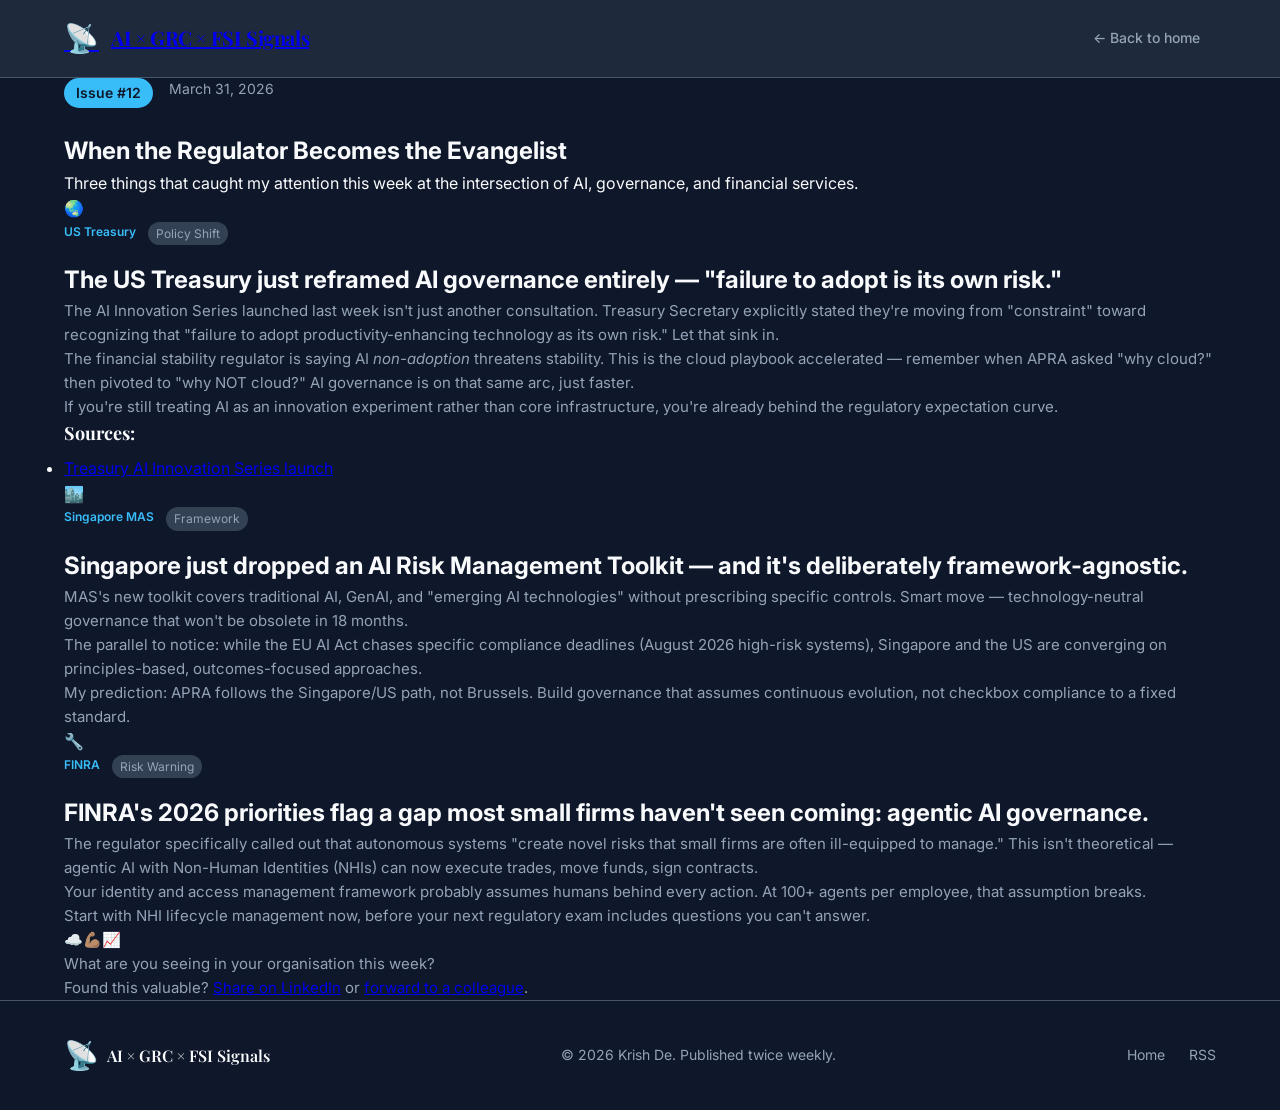
==== issues/2026-03-31.html @ a0c3f24d "Initial website deploy" ====
<!DOCTYPE html>
<html lang="en">
<head>
    <meta charset="UTF-8">
    <meta name="viewport" content="width=device-width, initial-scale=1.0">
    <title>Issue #12 — When the Regulator Becomes the Evangelist | AI × GRC × FSI Signals</title>
    <link rel="stylesheet" href="../styles.css">
    <link rel="preconnect" href="https://fonts.googleapis.com">
    <link rel="preconnect" href="https://fonts.gstatic.com" crossorigin>
    <link href="https://fonts.googleapis.com/css2?family=Inter:wght@300;400;500;600;700&family=Playfair+Display:wght@600;700&display=swap" rel="stylesheet">
</head>
<body>
    <header class="site-header">
        <div class="container">
            <a href="../index.html" class="brand">
                <span class="brand-icon">📡</span>
                <div class="brand-text">
                    <h1 class="brand-title">AI × GRC × FSI Signals</h1>
                </div>
            </a>
            <nav class="site-nav">
                <a href="../index.html" class="nav-link">← Back to home</a>
            </nav>
        </div>
    </header>

    <main>
        <article class="issue-full">
            <header class="issue-header">
                <div class="container">
                    <div class="issue-badge">
                        <span class="issue-number">Issue #12</span>
                        <span class="issue-date">March 31, 2026</span>
                    </div>
                    <h1 class="issue-title">When the Regulator Becomes the Evangelist</h1>
                    <p class="issue-summary">Three things that caught my attention this week at the intersection of AI, governance, and financial services.</p>
                </div>
            </header>

            <div class="issue-content">
                <div class="container">
                    
                    <section id="signal-1" class="signal-full">
                        <div class="signal-header">
                            <span class="signal-emoji">🌏</span>
                            <div class="signal-meta">
                                <span class="signal-source">US Treasury</span>
                                <span class="signal-type">Policy Shift</span>
                            </div>
                        </div>
                        <h2>The US Treasury just reframed AI governance entirely — "failure to adopt is its own risk."</h2>
                        
                        <p>The AI Innovation Series launched last week isn't just another consultation. Treasury Secretary explicitly stated they're moving from "constraint" toward recognizing that "failure to adopt productivity-enhancing technology as its own risk." Let that sink in.</p>
                        
                        <p>The financial stability regulator is saying AI <em>non-adoption</em> threatens stability. This is the cloud playbook accelerated — remember when APRA asked "why cloud?" then pivoted to "why NOT cloud?" AI governance is on that same arc, just faster.</p>
                        
                        <p>If you're still treating AI as an innovation experiment rather than core infrastructure, you're already behind the regulatory expectation curve.</p>

                        <div class="signal-sources">
                            <h4>Sources:</h4>
                            <ul>
                                <li><a href="https://home.treasury.gov/news/press-releases/sb0421">Treasury AI Innovation Series launch</a></li>
                            </ul>
                        </div>
                    </section>

                    <section id="signal-2" class="signal-full">
                        <div class="signal-header">
                            <span class="signal-emoji">🏙️</span>
                            <div class="signal-meta">
                                <span class="signal-source">Singapore MAS</span>
                                <span class="signal-type">Framework</span>
                            </div>
                        </div>
                        <h2>Singapore just dropped an AI Risk Management Toolkit — and it's deliberately framework-agnostic.</h2>
                        
                        <p>MAS's new toolkit covers traditional AI, GenAI, and "emerging AI technologies" without prescribing specific controls. Smart move — technology-neutral governance that won't be obsolete in 18 months.</p>
                        
                        <p>The parallel to notice: while the EU AI Act chases specific compliance deadlines (August 2026 high-risk systems), Singapore and the US are converging on principles-based, outcomes-focused approaches.</p>
                        
                        <p>My prediction: APRA follows the Singapore/US path, not Brussels. Build governance that assumes continuous evolution, not checkbox compliance to a fixed standard.</p>
                    </section>

                    <section id="signal-3" class="signal-full">
                        <div class="signal-header">
                            <span class="signal-emoji">🔧</span>
                            <div class="signal-meta">
                                <span class="signal-source">FINRA</span>
                                <span class="signal-type">Risk Warning</span>
                            </div>
                        </div>
                        <h2>FINRA's 2026 priorities flag a gap most small firms haven't seen coming: agentic AI governance.</h2>
                        
                        <p>The regulator specifically called out that autonomous systems "create novel risks that small firms are often ill-equipped to manage." This isn't theoretical — agentic AI with Non-Human Identities (NHIs) can now execute trades, move funds, sign contracts.</p>
                        
                        <p>Your identity and access management framework probably assumes humans behind every action. At 100+ agents per employee, that assumption breaks.</p>
                        
                        <p>Start with NHI lifecycle management now, before your next regulatory exam includes questions you can't answer.</p>
                    </section>

                    <div class="issue-close">
                        <p class="close-emoji">☁️💪🏽📈</p>
                        <p class="close-question">What are you seeing in your organisation this week?</p>
                    </div>

                    <div class="issue-share">
                        <p>Found this valuable? <a href="#">Share on LinkedIn</a> or <a href="#">forward to a colleague</a>.</p>
                    </div>
                </div>
            </div>
        </article>
    </main>

    <footer class="site-footer">
        <div class="container">
            <div class="footer-content">
                <div class="footer-brand">
                    <span class="brand-icon">📡</span>
                    <span class="footer-title">AI × GRC × FSI Signals</span>
                </div>
                <p class="footer-text">© 2026 Krish De. Published twice weekly.</p>
                <div class="footer-links">
                    <a href="../index.html">Home</a>
                    <a href="../feed.xml">RSS</a>
                </div>
            </div>
        </div>
    </footer>
</body>
</html>
---- styles.css ----
/* ===== CSS Variables ===== */
:root {
    --color-bg: #0f172a;
    --color-bg-elevated: #1e293b;
    --color-bg-card: #334155;
    --color-text: #f8fafc;
    --color-text-muted: #94a3b8;
    --color-accent: #38bdf8;
    --color-accent-hover: #0ea5e9;
    --color-border: #475569;
    --font-sans: 'Inter', -apple-system, BlinkMacSystemFont, sans-serif;
    --font-serif: 'Playfair Display', Georgia, serif;
    --radius: 8px;
    --shadow: 0 4px 6px -1px rgba(0, 0, 0, 0.3);
    --shadow-lg: 0 10px 15px -3px rgba(0, 0, 0, 0.4);
}

/* ===== Reset ===== */
*, *::before, *::after {
    box-sizing: border-box;
    margin: 0;
    padding: 0;
}

html {
    scroll-behavior: smooth;
}

body {
    font-family: var(--font-sans);
    background: var(--color-bg);
    color: var(--color-text);
    line-height: 1.6;
    min-height: 100vh;
}

.container {
    max-width: 1200px;
    margin: 0 auto;
    padding: 0 1.5rem;
}

/* ===== Header ===== */
.site-header {
    background: var(--color-bg-elevated);
    border-bottom: 1px solid var(--color-border);
    padding: 1rem 0;
    position: sticky;
    top: 0;
    z-index: 100;
}

.site-header .container {
    display: flex;
    align-items: center;
    justify-content: space-between;
}

.brand {
    display: flex;
    align-items: center;
    gap: 0.75rem;
}

.brand-icon {
    font-size: 1.75rem;
}

.brand-title {
    font-family: var(--font-serif);
    font-size: 1.25rem;
    font-weight: 700;
    letter-spacing: -0.02em;
}

.brand-tagline {
    font-size: 0.75rem;
    color: var(--color-text-muted);
    max-width: 300px;
    line-height: 1.4;
}

.site-nav {
    display: flex;
    gap: 0.5rem;
}

.nav-link {
    color: var(--color-text-muted);
    text-decoration: none;
    padding: 0.5rem 1rem;
    border-radius: var(--radius);
    font-size: 0.875rem;
    font-weight: 500;
    transition: all 0.2s;
}

.nav-link:hover {
    color: var(--color-text);
    background: var(--color-bg-card);
}

.nav-link.active {
    color: var(--color-accent);
    background: rgba(56, 189, 248, 0.1);
}

.nav-cta {
    background: var(--color-accent);
    color: var(--color-bg);
}

.nav-cta:hover {
    background: var(--color-accent-hover);
    color: var(--color-bg);
}

/* ===== Hero ===== */
.hero {
    padding: 4rem 0 3rem;
    background: linear-gradient(135deg, var(--color-bg) 0%, var(--color-bg-elevated) 100%);
    text-align: center;
}

.issue-badge {
    display: inline-flex;
    gap: 1rem;
    margin-bottom: 1.5rem;
    font-size: 0.875rem;
}

.issue-number {
    background: var(--color-accent);
    color: var(--color-bg);
    padding: 0.25rem 0.75rem;
    border-radius: 9999px;
    font-weight: 600;
}

.issue-date {
    color: var(--color-text-muted);
}

.hero-title {
    font-family: var(--font-serif);
    font-size: 3rem;
    font-weight: 700;
    line-height: 1.1;
    margin-bottom: 1.5rem;
    background: linear-gradient(135deg, var(--color-text) 0%, var(--color-accent) 100%);
    -webkit-background-clip: text;
    -webkit-text-fill-color: transparent;
    background-clip: text;
}

.hero-summary {
    font-size: 1.25rem;
    color: var(--color-text-muted);
    max-width: 700px;
    margin: 0 auto 2rem;
}

/* ===== Buttons ===== */
.btn {
    display: inline-flex;
    align-items: center;
    gap: 0.5rem;
    padding: 0.875rem 1.5rem;
    border-radius: var(--radius);
    font-weight: 600;
    text-decoration: none;
    transition: all 0.2s;
    border: none;
    cursor: pointer;
    font-size: 1rem;
}

.btn-primary {
    background: var(--color-accent);
    color: var(--color-bg);
}

.btn-primary:hover {
    background: var(--color-accent-hover);
    transform: translateY(-2px);
}

/* ===== Signal Grid ===== */
.signal-grid {
    padding: 4rem 0;
}

.section-title {
    font-family: var(--font-serif);
    font-size: 1.75rem;
    margin-bottom: 2rem;
}

.signals {
    display: grid;
    grid-template-columns: repeat(auto-fit, minmax(320px, 1fr));
    gap: 1.5rem;
}

.signal-card {
    background: var(--color-bg-elevated);
    border: 1px solid var(--color-border);
    border-radius: var(--radius);
    padding: 1.5rem;
    transition: all 0.3s;
}

.signal-card:hover {
    transform: translateY(-4px);
    box-shadow: var(--shadow-lg);
    border-color: var(--color-accent);
}

.signal-meta {
    display: flex;
    gap: 0.75rem;
    margin-bottom: 1rem;
}

.signal-source {
    font-size: 0.75rem;
    font-weight: 600;
    color: var(--color-accent);
}

.signal-type {
    font-size: 0.75rem;
    background: var(--color-bg-card);
    color: var(--color-text-muted);
    padding: 0.125rem 0.5rem;
    border-radius: 9999px;
}

.signal-title {
    font-family: var(--font-serif);
    font-size: 1.25rem;
    margin-bottom: 0.75rem;
    line-height: 1.3;
}

.signal-preview {
    color: var(--color-text-muted);
    font-size: 0.9375rem;
    margin-bottom: 1rem;
}

.signal-link {
    color: var(--color-accent);
    text-decoration: none;
    font-weight: 500;
    font-size: 0.875rem;
}

.signal-link:hover {
    text-decoration: underline;
}

/* ===== Archive Preview ===== */
.archive-preview {
    padding: 4rem 0;
    background: var(--color-bg-elevated);
    border-top: 1px solid var(--color-border);
    border-bottom: 1px solid var(--color-border);
}

.section-header {
    display: flex;
    justify-content: space-between;
    align-items: center;
    margin-bottom: 2rem;
}

.link-all {
    color: var(--color-accent);
    text-decoration: none;
    font-weight: 500;
}

.link-all:hover {
    text-decoration: underline;
}

.issue-list {
    display: flex;
    flex-direction: column;
    gap: 1.5rem;
}

.issue-item {
    display: flex;
    gap: 1.5rem;
    padding: 1.5rem;
    background: var(--color-bg);
    border-radius: var(--radius);
    border: 1px solid var(--color-border);
    transition: all 0.2s;
}

.issue-item:hover {
    border-color: var(--color-accent);
}

.issue-date-compact {
    font-size: 0.875rem;
    font-weight: 600;
    color: var(--color-accent);
    white-space: nowrap;
    min-width: 60px;
}

.issue-content h4 {
    font-family: var(--font-serif);
    font-size: 1.125rem;
    margin-bottom: 0.5rem;
}

.issue-content h4 a {
    color: var(--color-text);
    text-decoration: none;
}

.issue-content h4 a:hover {
    color: var(--color-accent);
}

.issue-content p {
    color: var(--color-text-muted);
    font-size: 0.9375rem;
}

/* ===== About ===== */
.about {
    padding: 4rem 0;
}

.about-grid {
    display: grid;
    grid-template-columns: 1fr 1fr;
    gap: 3rem;
    align-items: start;
}

.about-content p {
    margin-bottom: 1rem;
    color: var(--color-text-muted);
}

.about-list {
    list-style: none;
    margin-top: 1rem;
}

.about-list li {
    padding: 0.5rem 0;
    padding-left: 1.5rem;
    position: relative;
}

.about-list li::before {
    content: "→";
    position: absolute;
    left: 0;
    color: var(--color-accent);
}

.author-card {
    background: var(--color-bg-elevated);
    border: 1px solid var(--color-border);
    border-radius: var(--radius);
    padding: 2rem;
}

.author-avatar {
    width: 80px;
    height: 80px;
    background: linear-gradient(135deg, var(--color-accent) 0%, var(--color-accent-hover) 100%);
    border-radius: 50%;
    display: flex;
    align-items: center;
    justify-content: center;
    font-size: 1.75rem;
    font-weight: 700;
    color: var(--color-bg);
    margin-bottom: 1.5rem;
}

.author-name {
    font-family: var(--font-serif);
    font-size: 1.25rem;
    margin-bottom: 0.25rem;
}

.author-title {
    color: var(--color-accent);
    font-size: 0.875rem;
    font-weight: 500;
    margin-bottom: 1rem;
}

.author-bio {
    color: var(--color-text-muted);
    font-size: 0.9375rem;
    margin-bottom: 1.5rem;
}

.author-links {
    display: flex;
    gap: 1rem;
}

.social-link {
    color: var(--color-text-muted);
    text-decoration: none;
    font-size: 0.875rem;
    font-weight: 500;
}

.social-link:hover {
    color: var(--color-accent);
}

/* ===== Subscribe ===== */
.subscribe {
    padding: 4rem 0;
    background: var(--color-bg-elevated);
    border-top: 1px solid var(--color-border);
}

.subscribe-box {
    max-width: 600px;
    margin: 0 auto;
    text-align: center;
}

.subscribe-title {
    font-family: var(--font-serif);
    font-size: 1.75rem;
    margin-bottom: 0.75rem;
}

.subscribe-text {
    color: var(--color-text-muted);
    margin-bottom: 1.5rem;
}

.subscribe-form {
    display: flex;
    gap: 0.75rem;
    margin-bottom: 1rem;
}

.subscribe-input {
    flex: 1;
    padding: 0.875rem 1rem;
    background: var(--color-bg);
    border: 1px solid var(--color-border);
    border-radius: var(--radius);
    color: var(--color-text);
    font-size: 1rem;
}

.subscribe-input::placeholder {
    color: var(--color-text-muted);
}

.subscribe-input:focus {
    outline: none;
    border-color: var(--color-accent);
}

.subscribe-note {
    color: var(--color-text-muted);
    font-size: 0.875rem;
}

.subscribe-note a {
    color: var(--color-accent);
    text-decoration: none;
}

/* ===== Footer ===== */
.site-footer {
    padding: 2rem 0;
    background: var(--color-bg);
    border-top: 1px solid var(--color-border);
}

.footer-content {
    display: flex;
    align-items: center;
    justify-content: space-between;
    flex-wrap: wrap;
    gap: 1rem;
}

.footer-brand {
    display: flex;
    align-items: center;
    gap: 0.5rem;
}

.footer-title {
    font-family: var(--font-serif);
    font-weight: 600;
}

.footer-text {
    color: var(--color-text-muted);
    font-size: 0.875rem;
}

.footer-links {
    display: flex;
    gap: 1.5rem;
}

.footer-links a {
    color: var(--color-text-muted);
    text-decoration: none;
    font-size: 0.875rem;
}

.footer-links a:hover {
    color: var(--color-accent);
}

/* ===== Responsive ===== */
@media (max-width: 768px) {
    .site-header .container {
        flex-direction: column;
        gap: 1rem;
    }

    .site-nav {
        flex-wrap: wrap;
        justify-content: center;
    }

    .hero-title {
        font-size: 2rem;
    }

    .about-grid {
        grid-template-columns: 1fr;
    }

    .subscribe-form {
        flex-direction: column;
    }

    .footer-content {
        flex-direction: column;
        text-align: center;
    }
}
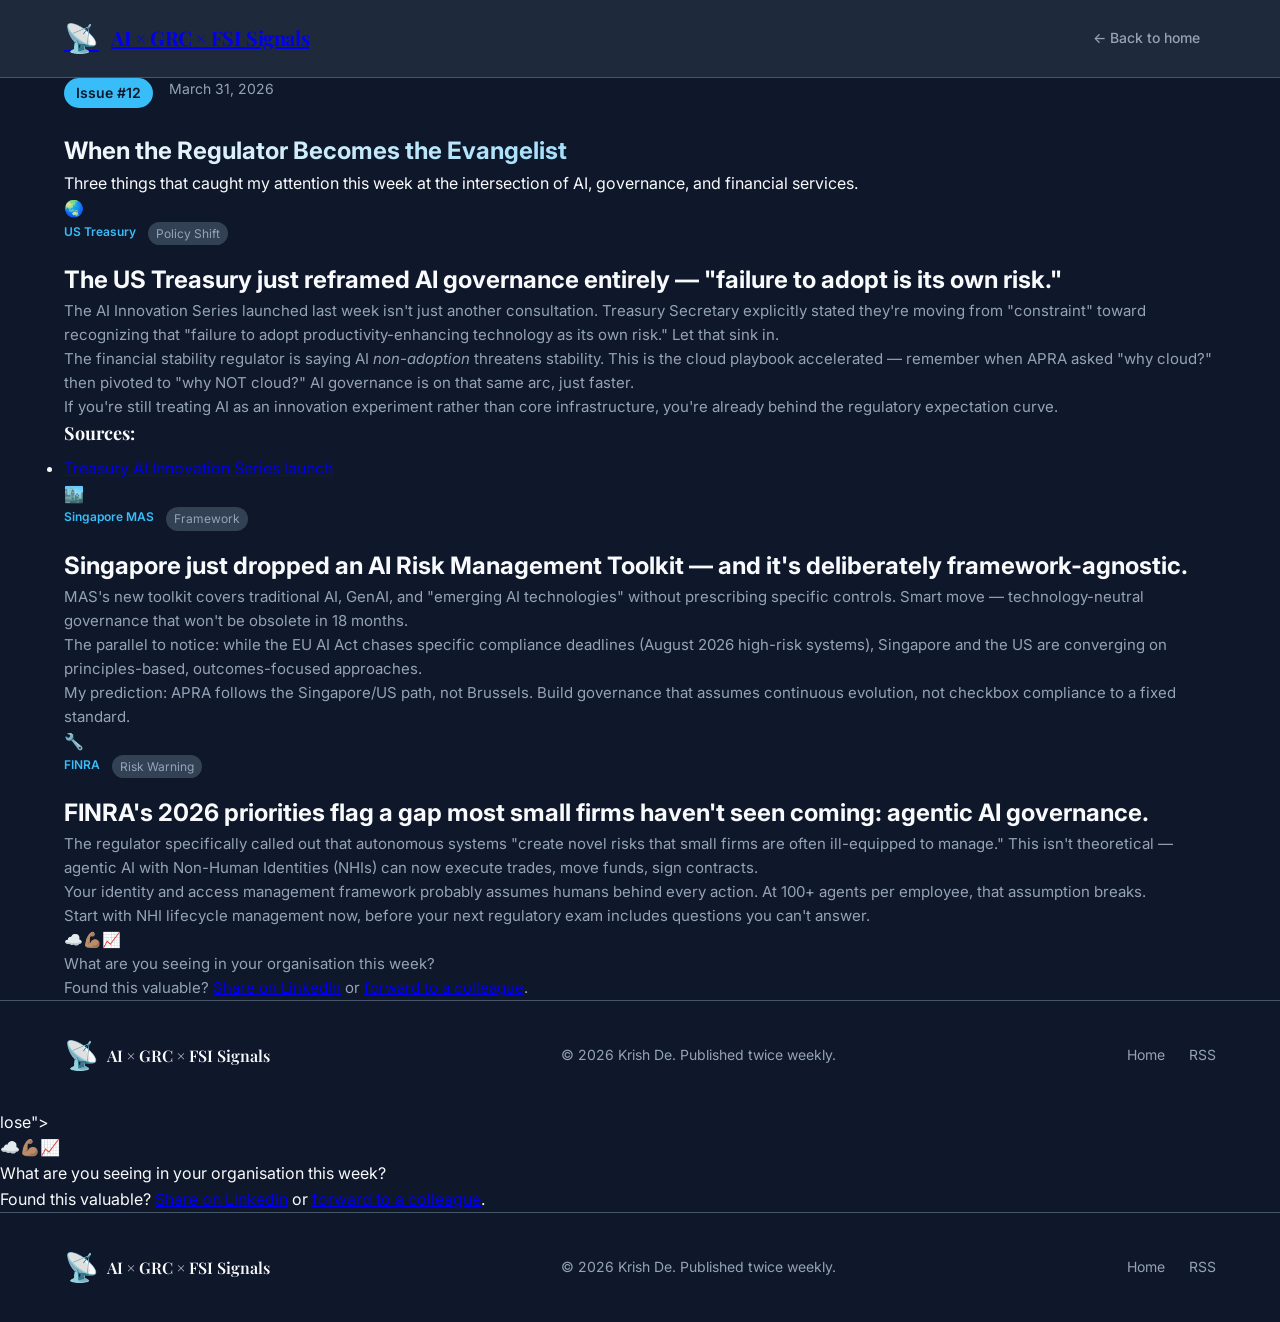
==== commit deea6837: "Fix issue page title color and add sources section" ====
--- a/issues/2026-03-31.html
+++ b/issues/2026-03-31.html
@@ -32,7 +32,7 @@
                         <span class="issue-number">Issue #12</span>
                         <span class="issue-date">March 31, 2026</span>
                     </div>
-                    <h1 class="issue-title">When the Regulator Becomes the Evangelist</h1>
+                    <h1 class="issue-title gradient-title">When the Regulator Becomes the Evangelist</h1>
                     <p class="issue-summary">Three things that caught my attention this week at the intersection of AI, governance, and financial services.</p>
                 </div>
             </header>
@@ -128,3 +128,33 @@
     </footer>
 </body>
 </html>
+lose">
+                        <p class="close-emoji">☁️💪🏽📈</p>
+                        <p class="close-question">What are you seeing in your organisation this week?</p>
+                    </div>
+
+                    <div class="issue-share">
+                        <p>Found this valuable? <a href="#">Share on LinkedIn</a> or <a href="#">forward to a colleague</a>.</p>
+                    </div>
+                </div>
+            </div>
+        </article>
+    </main>
+
+    <footer class="site-footer">
+        <div class="container">
+            <div class="footer-content">
+                <div class="footer-brand">
+                    <span class="brand-icon">📡</span>
+                    <span class="footer-title">AI × GRC × FSI Signals</span>
+                </div>
+                <p class="footer-text">© 2026 Krish De. Published twice weekly.</p>
+                <div class="footer-links">
+                    <a href="../index.html">Home</a>
+                    <a href="../feed.xml">RSS</a>
+                </div>
+            </div>
+        </div>
+    </footer>
+</body>
+</html>
--- a/styles.css
+++ b/styles.css
@@ -529,6 +529,65 @@
     color: var(--color-accent);
 }
 
+/* ===== Issue Page Styles ===== */
+.gradient-title {
+    background: linear-gradient(135deg, var(--color-text) 0%, var(--color-accent) 100%);
+    -webkit-background-clip: text;
+    -webkit-text-fill-color: transparent;
+    background-clip: text;
+}
+
+.signal-title-main {
+    color: var(--color-text);
+}
+
+.issue-sources-section {
+    background: var(--color-bg-elevated);
+    border: 1px solid var(--color-border);
+    border-radius: var(--radius);
+    padding: 2rem;
+    margin: 3rem 0;
+}
+
+.sources-title {
+    font-family: var(--font-serif);
+    font-size: 1.25rem;
+    margin-bottom: 1.5rem;
+    color: var(--color-text);
+}
+
+.sources-list {
+    display: flex;
+    flex-direction: column;
+    gap: 1rem;
+}
+
+.source-item {
+    display: flex;
+    align-items: flex-start;
+    gap: 0.75rem;
+}
+
+.source-emoji {
+    font-size: 1.25rem;
+    line-height: 1.5;
+}
+
+.source-link {
+    color: var(--color-accent);
+    text-decoration: none;
+    font-weight: 500;
+}
+
+.source-link:hover {
+    text-decoration: underline;
+}
+
+.source-placeholder {
+    color: var(--color-text-muted);
+    font-style: italic;
+}
+
 /* ===== Responsive ===== */
 @media (max-width: 768px) {
     .site-header .container {
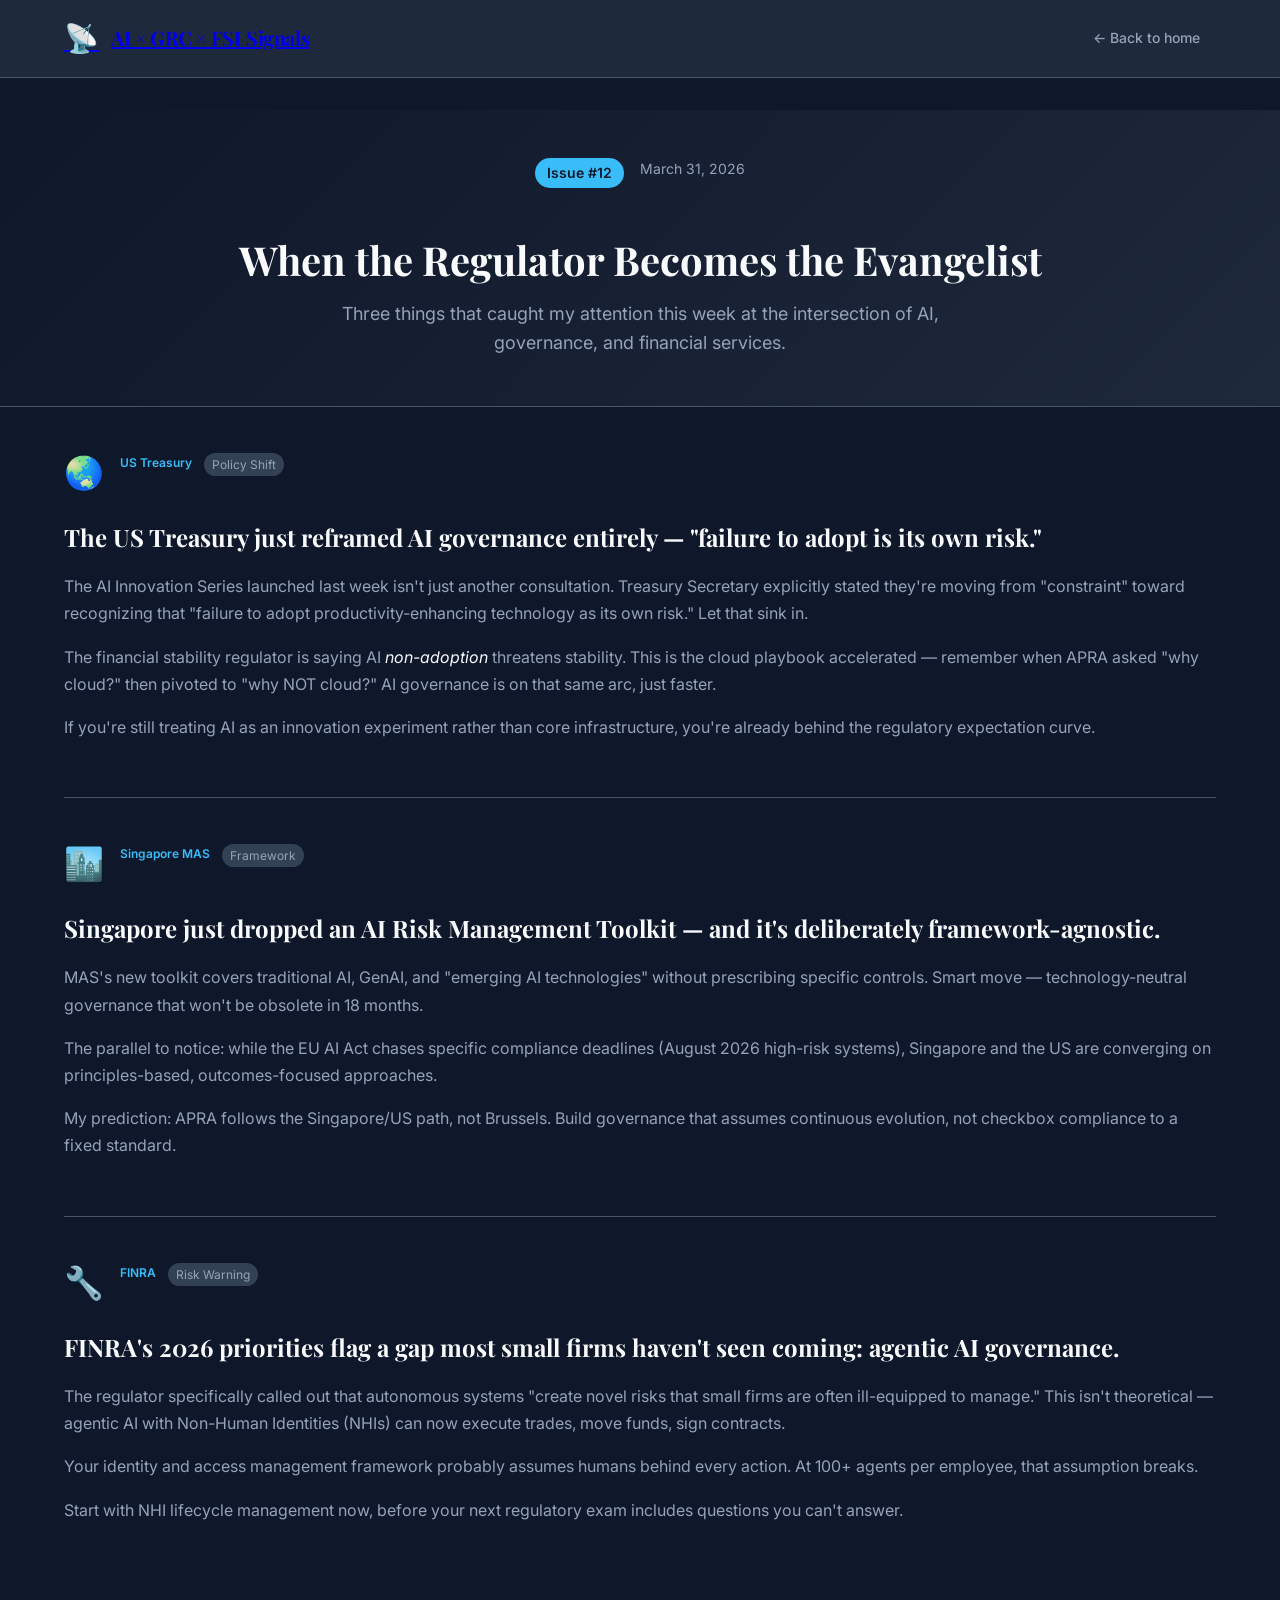
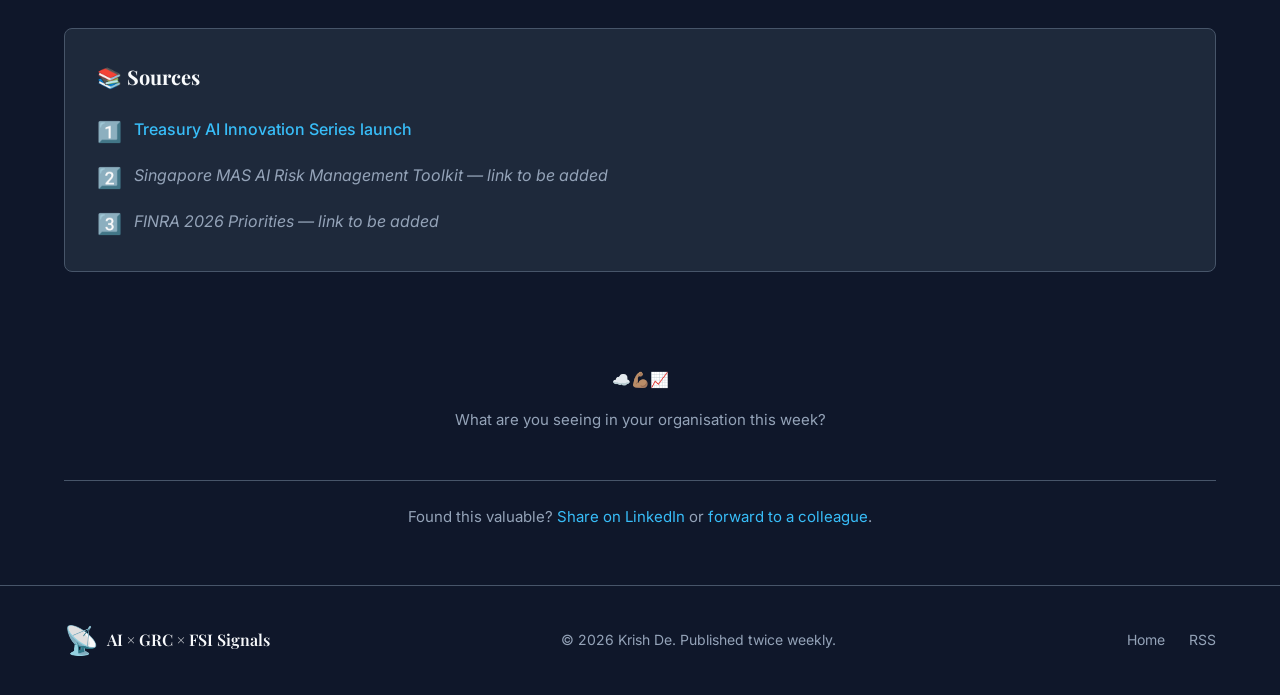
==== commit ed1c6a2a: "Fix issue page: clean title color and emoji sources section" ====
--- a/issues/2026-03-31.html
+++ b/issues/2026-03-31.html
@@ -32,7 +32,7 @@
                         <span class="issue-number">Issue #12</span>
                         <span class="issue-date">March 31, 2026</span>
                     </div>
-                    <h1 class="issue-title gradient-title">When the Regulator Becomes the Evangelist</h1>
+                    <h1 class="issue-title">When the Regulator Becomes the Evangelist</h1>
                     <p class="issue-summary">Three things that caught my attention this week at the intersection of AI, governance, and financial services.</p>
                 </div>
             </header>
@@ -48,20 +48,13 @@
                                 <span class="signal-type">Policy Shift</span>
                             </div>
                         </div>
-                        <h2>The US Treasury just reframed AI governance entirely — "failure to adopt is its own risk."</h2>
+                        <h2 class="signal-headline">The US Treasury just reframed AI governance entirely — "failure to adopt is its own risk."</h2>
                         
                         <p>The AI Innovation Series launched last week isn't just another consultation. Treasury Secretary explicitly stated they're moving from "constraint" toward recognizing that "failure to adopt productivity-enhancing technology as its own risk." Let that sink in.</p>
                         
                         <p>The financial stability regulator is saying AI <em>non-adoption</em> threatens stability. This is the cloud playbook accelerated — remember when APRA asked "why cloud?" then pivoted to "why NOT cloud?" AI governance is on that same arc, just faster.</p>
                         
                         <p>If you're still treating AI as an innovation experiment rather than core infrastructure, you're already behind the regulatory expectation curve.</p>
-
-                        <div class="signal-sources">
-                            <h4>Sources:</h4>
-                            <ul>
-                                <li><a href="https://home.treasury.gov/news/press-releases/sb0421">Treasury AI Innovation Series launch</a></li>
-                            </ul>
-                        </div>
                     </section>
 
                     <section id="signal-2" class="signal-full">
@@ -72,7 +65,7 @@
                                 <span class="signal-type">Framework</span>
                             </div>
                         </div>
-                        <h2>Singapore just dropped an AI Risk Management Toolkit — and it's deliberately framework-agnostic.</h2>
+                        <h2 class="signal-headline">Singapore just dropped an AI Risk Management Toolkit — and it's deliberately framework-agnostic.</h2>
                         
                         <p>MAS's new toolkit covers traditional AI, GenAI, and "emerging AI technologies" without prescribing specific controls. Smart move — technology-neutral governance that won't be obsolete in 18 months.</p>
                         
@@ -89,7 +82,7 @@
                                 <span class="signal-type">Risk Warning</span>
                             </div>
                         </div>
-                        <h2>FINRA's 2026 priorities flag a gap most small firms haven't seen coming: agentic AI governance.</h2>
+                        <h2 class="signal-headline">FINRA's 2026 priorities flag a gap most small firms haven't seen coming: agentic AI governance.</h2>
                         
                         <p>The regulator specifically called out that autonomous systems "create novel risks that small firms are often ill-equipped to manage." This isn't theoretical — agentic AI with Non-Human Identities (NHIs) can now execute trades, move funds, sign contracts.</p>
                         
@@ -97,6 +90,24 @@
                         
                         <p>Start with NHI lifecycle management now, before your next regulatory exam includes questions you can't answer.</p>
                     </section>
+
+                    <div class="issue-sources-section">
+                        <h3 class="sources-title">📚 Sources</h3>
+                        <div class="sources-list">
+                            <div class="source-item">
+                                <span class="source-emoji">1️⃣</span>
+                                <a href="https://home.treasury.gov/news/press-releases/sb0421" class="source-link">Treasury AI Innovation Series launch</a>
+                            </div>
+                            <div class="source-item">
+                                <span class="source-emoji">2️⃣</span>
+                                <span class="source-placeholder">Singapore MAS AI Risk Management Toolkit — link to be added</span>
+                            </div>
+                            <div class="source-item">
+                                <span class="source-emoji">3️⃣</span>
+                                <span class="source-placeholder">FINRA 2026 Priorities — link to be added</span>
+                            </div>
+                        </div>
+                    </div>
 
                     <div class="issue-close">
                         <p class="close-emoji">☁️💪🏽📈</p>
@@ -128,33 +139,3 @@
     </footer>
 </body>
 </html>
-lose">
-                        <p class="close-emoji">☁️💪🏽📈</p>
-                        <p class="close-question">What are you seeing in your organisation this week?</p>
-                    </div>
-
-                    <div class="issue-share">
-                        <p>Found this valuable? <a href="#">Share on LinkedIn</a> or <a href="#">forward to a colleague</a>.</p>
-                    </div>
-                </div>
-            </div>
-        </article>
-    </main>
-
-    <footer class="site-footer">
-        <div class="container">
-            <div class="footer-content">
-                <div class="footer-brand">
-                    <span class="brand-icon">📡</span>
-                    <span class="footer-title">AI × GRC × FSI Signals</span>
-                </div>
-                <p class="footer-text">© 2026 Krish De. Published twice weekly.</p>
-                <div class="footer-links">
-                    <a href="../index.html">Home</a>
-                    <a href="../feed.xml">RSS</a>
-                </div>
-            </div>
-        </div>
-    </footer>
-</body>
-</html>
--- a/styles.css
+++ b/styles.css
@@ -530,14 +530,75 @@
 }
 
 /* ===== Issue Page Styles ===== */
-.gradient-title {
-    background: linear-gradient(135deg, var(--color-text) 0%, var(--color-accent) 100%);
-    -webkit-background-clip: text;
-    -webkit-text-fill-color: transparent;
-    background-clip: text;
-}
-
-.signal-title-main {
+.issue-full {
+    padding: 2rem 0;
+}
+
+.issue-header {
+    text-align: center;
+    padding: 3rem 0;
+    background: linear-gradient(135deg, var(--color-bg) 0%, var(--color-bg-elevated) 100%);
+    border-bottom: 1px solid var(--color-border);
+}
+
+.issue-title {
+    font-family: var(--font-serif);
+    font-size: 2.5rem;
+    font-weight: 700;
+    line-height: 1.2;
+    margin: 1.5rem 0 1rem;
+    color: var(--color-text) !important;
+}
+
+.issue-summary {
+    font-size: 1.125rem;
+    color: var(--color-text-muted);
+    max-width: 700px;
+    margin: 0 auto;
+}
+
+.signal-full {
+    padding: 2.5rem 0;
+    border-bottom: 1px solid var(--color-border);
+}
+
+.signal-full:last-of-type {
+    border-bottom: none;
+}
+
+.signal-header {
+    display: flex;
+    align-items: center;
+    gap: 1rem;
+    margin-bottom: 1.5rem;
+}
+
+.signal-emoji {
+    font-size: 2rem;
+}
+
+.signal-meta {
+    display: flex;
+    gap: 0.75rem;
+}
+
+.signal-headline {
+    font-family: var(--font-serif);
+    font-size: 1.5rem;
+    line-height: 1.3;
+    margin-bottom: 1.25rem;
+    color: var(--color-text);
+}
+
+.signal-full p {
+    color: var(--color-text-muted);
+    margin-bottom: 1rem;
+    font-size: 1rem;
+    line-height: 1.7;
+}
+
+.signal-full p strong,
+.signal-full p em {
     color: var(--color-text);
 }
 
@@ -571,6 +632,96 @@
 .source-emoji {
     font-size: 1.25rem;
     line-height: 1.5;
+    flex-shrink: 0;
+}
+
+.source-link {
+    color: var(--color-accent);
+    text-decoration: none;
+    font-weight: 500;
+}
+
+.source-link:hover {
+    text-decoration: underline;
+}
+
+.source-placeholder {
+    color: var(--color-text-muted);
+    font-style: italic;
+}
+
+.issue-close {
+    text-align: center;
+    padding: 3rem 0;
+}
+
+.close-emoji {
+    font-size: 2rem;
+    margin-bottom: 1rem;
+}
+
+.close-question {
+    font-size: 1.125rem;
+    color: var(--color-text);
+}
+
+.issue-share {
+    text-align: center;
+    padding: 1.5rem 0;
+    border-top: 1px solid var(--color-border);
+}
+
+.issue-share a {
+    color: var(--color-accent);
+    text-decoration: none;
+}
+
+.issue-share a:hover {
+    text-decoration: underline;
+}
+
+/* ===== Issue Page Styles ===== */
+.gradient-title {
+    background: linear-gradient(135deg, var(--color-text) 0%, var(--color-accent) 100%);
+    -webkit-background-clip: text;
+    -webkit-text-fill-color: transparent;
+    background-clip: text;
+}
+
+.signal-title-main {
+    color: var(--color-text);
+}
+
+.issue-sources-section {
+    background: var(--color-bg-elevated);
+    border: 1px solid var(--color-border);
+    border-radius: var(--radius);
+    padding: 2rem;
+    margin: 3rem 0;
+}
+
+.sources-title {
+    font-family: var(--font-serif);
+    font-size: 1.25rem;
+    margin-bottom: 1.5rem;
+    color: var(--color-text);
+}
+
+.sources-list {
+    display: flex;
+    flex-direction: column;
+    gap: 1rem;
+}
+
+.source-item {
+    display: flex;
+    align-items: flex-start;
+    gap: 0.75rem;
+}
+
+.source-emoji {
+    font-size: 1.25rem;
+    line-height: 1.5;
 }
 
 .source-link {
